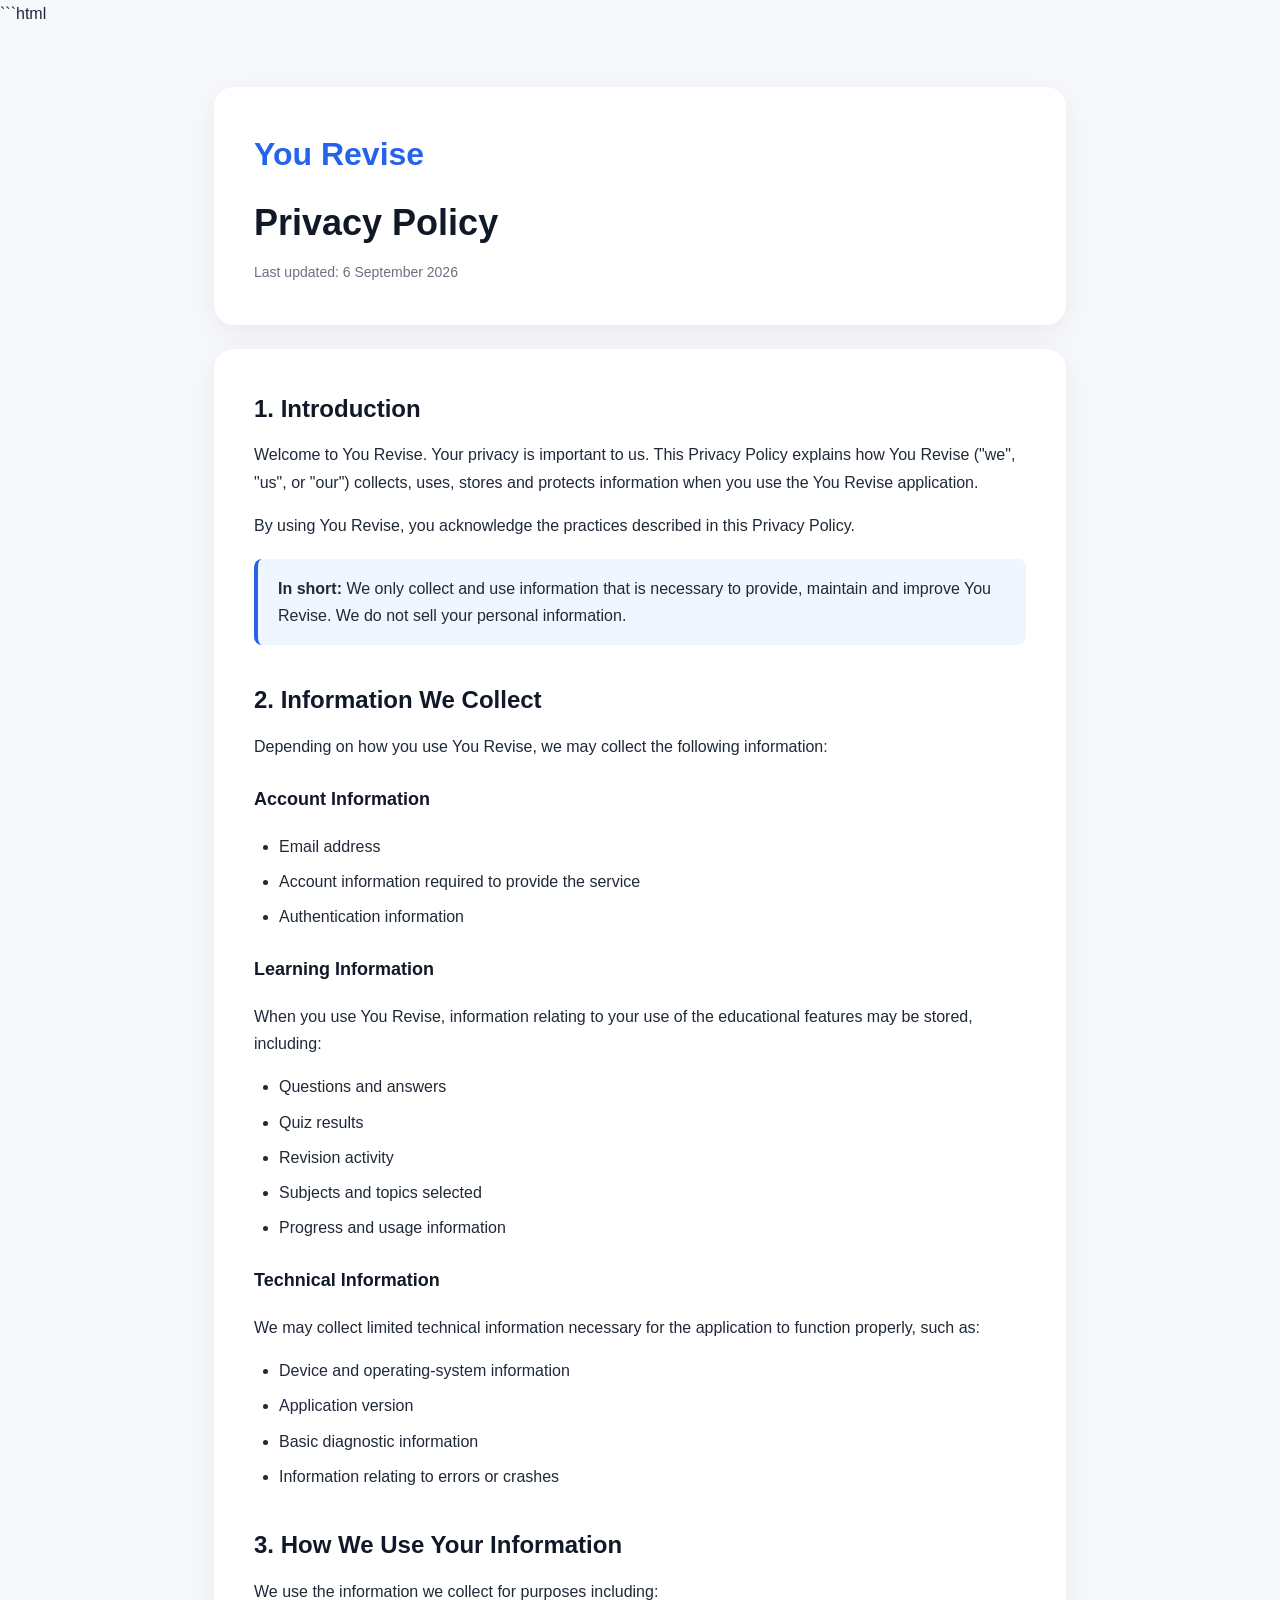
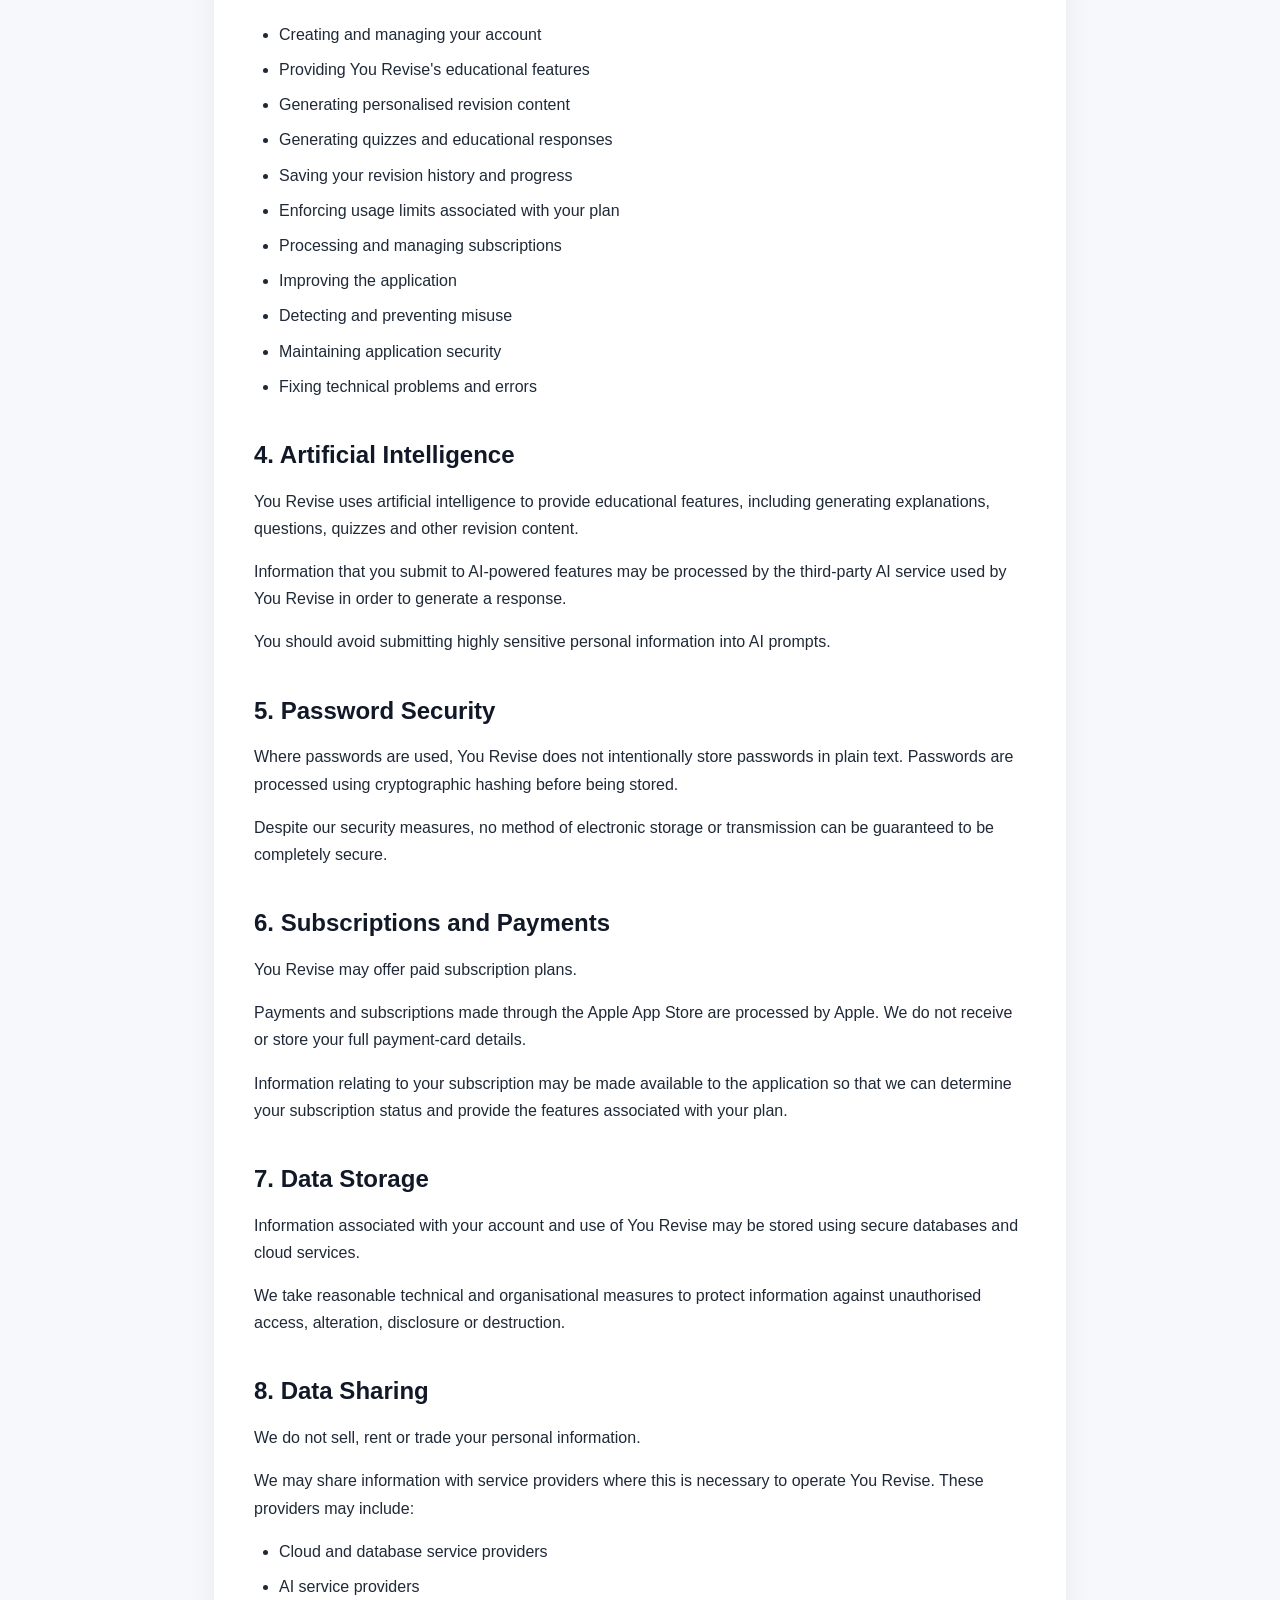
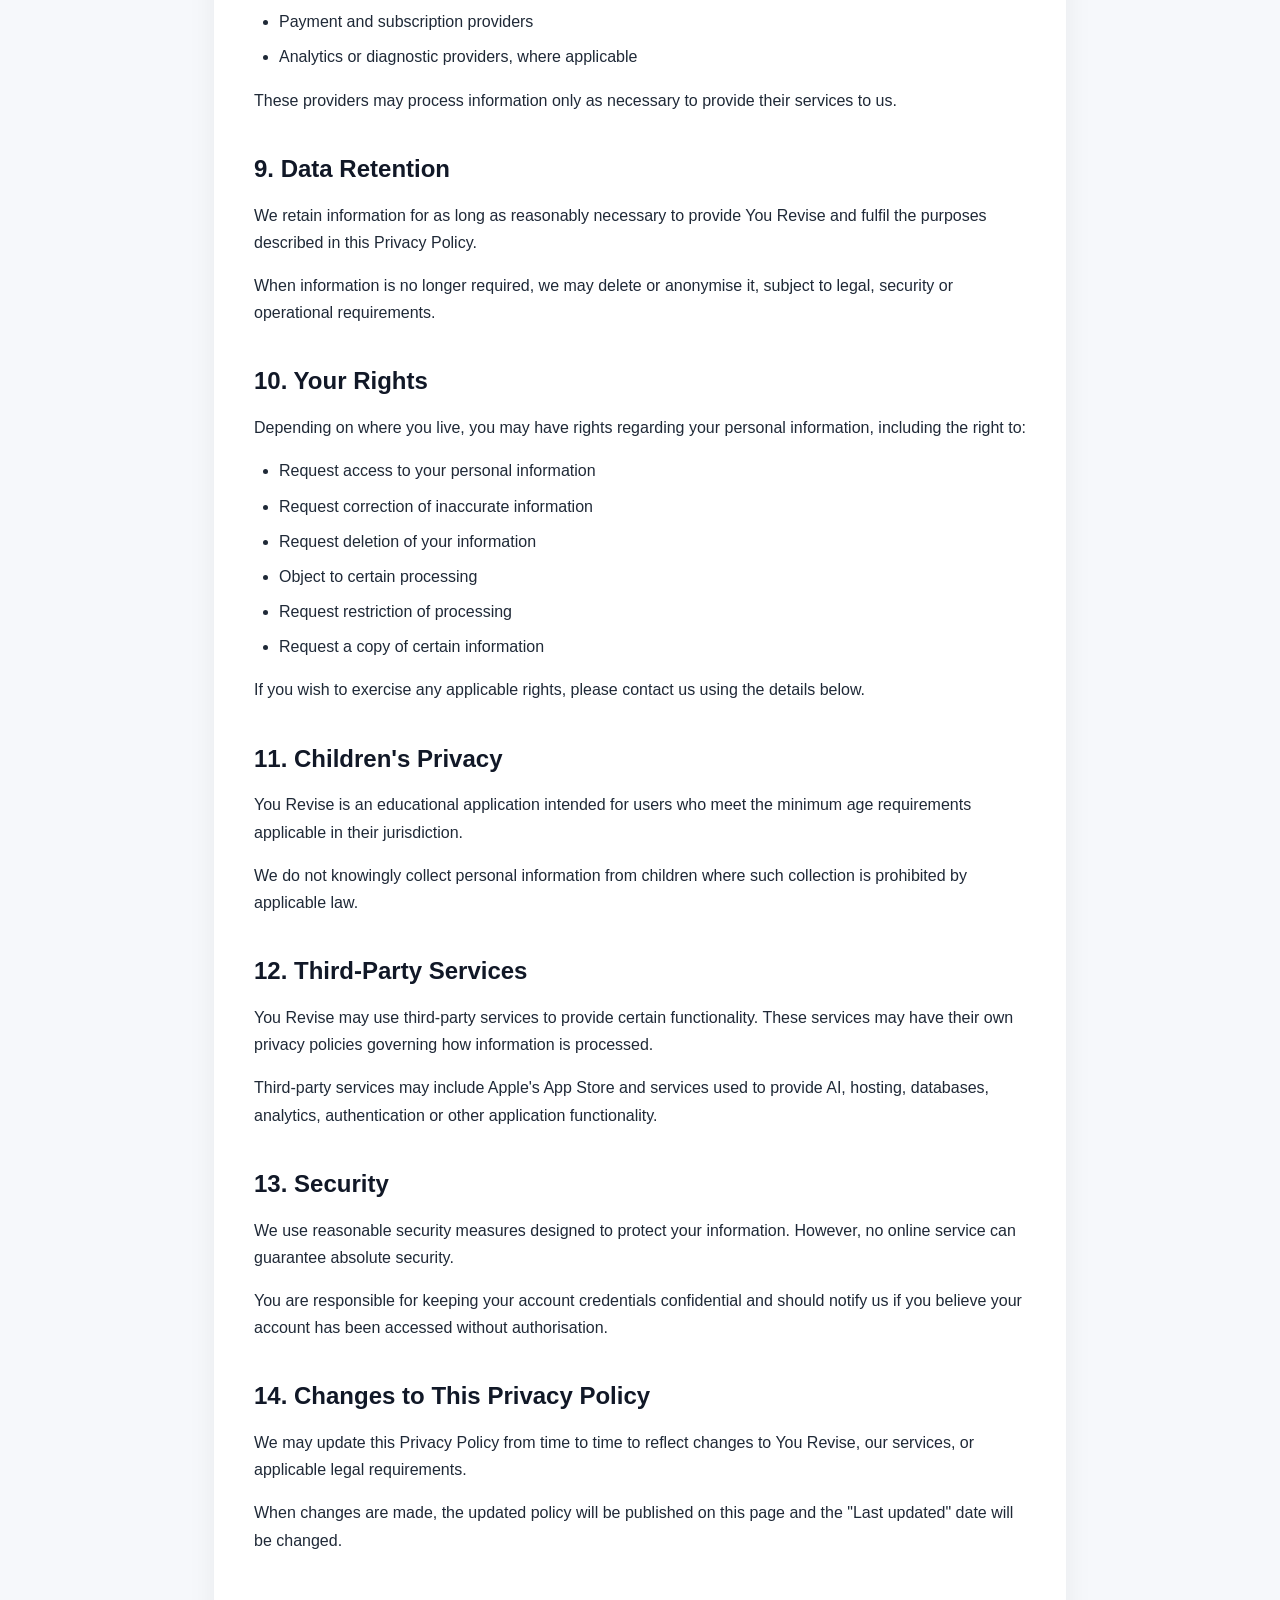
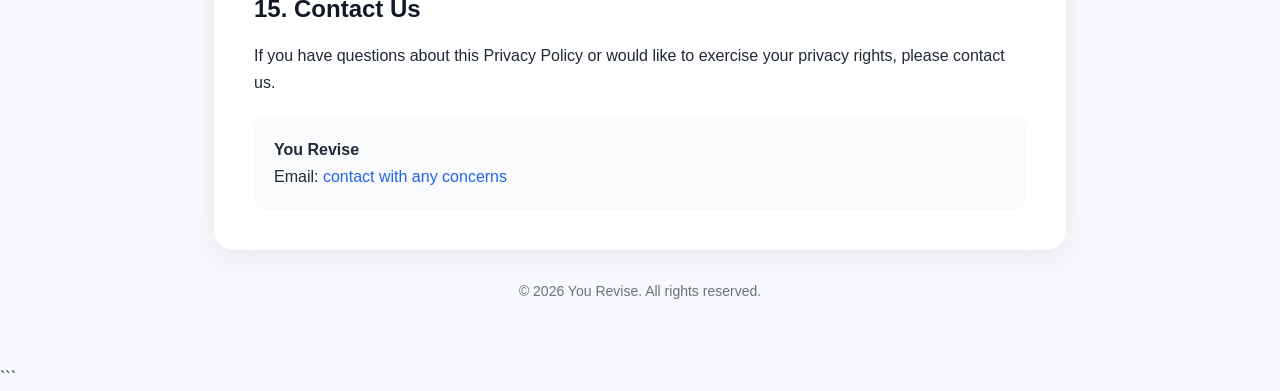
==== index.html @ 64b4cf62 "Add files via upload" ====
```html
<!DOCTYPE html>
<html lang="en">
<head>
    <meta charset="UTF-8">
    <meta name="viewport" content="width=device-width, initial-scale=1.0">

    <title>You Revise — Privacy Policy</title>

    <style>
        * {
            box-sizing: border-box;
        }

        body {
            margin: 0;
            font-family: -apple-system, BlinkMacSystemFont, "Segoe UI",
                         Roboto, Helvetica, Arial, sans-serif;
            background: #f6f8fb;
            color: #1f2937;
            line-height: 1.7;
        }

        .container {
            max-width: 900px;
            margin: 0 auto;
            padding: 60px 24px;
        }

        .header {
            background: #ffffff;
            border-radius: 20px;
            padding: 40px;
            margin-bottom: 24px;
            box-shadow: 0 8px 30px rgba(0, 0, 0, 0.06);
        }

        .logo {
            font-size: 32px;
            font-weight: 800;
            color: #2563eb;
            margin-bottom: 10px;
        }

        .header h1 {
            margin: 0 0 8px;
            font-size: 36px;
            color: #111827;
        }

        .updated {
            color: #6b7280;
            font-size: 14px;
        }

        .content {
            background: #ffffff;
            border-radius: 20px;
            padding: 40px;
            box-shadow: 0 8px 30px rgba(0, 0, 0, 0.06);
        }

        h2 {
            margin-top: 35px;
            margin-bottom: 12px;
            font-size: 24px;
            color: #111827;
        }

        h2:first-child {
            margin-top: 0;
        }

        h3 {
            font-size: 18px;
            color: #111827;
            margin-top: 24px;
        }

        p {
            margin: 10px 0 16px;
        }

        ul {
            padding-left: 25px;
        }

        li {
            margin-bottom: 8px;
        }

        .highlight {
            background: #eff6ff;
            border-left: 4px solid #2563eb;
            padding: 16px 20px;
            border-radius: 8px;
            margin: 20px 0;
        }

        .contact {
            background: #f9fafb;
            border-radius: 12px;
            padding: 20px;
            margin-top: 20px;
        }

        a {
            color: #2563eb;
            text-decoration: none;
        }

        a:hover {
            text-decoration: underline;
        }

        .footer {
            text-align: center;
            color: #6b7280;
            font-size: 14px;
            margin-top: 30px;
        }

        @media (max-width: 600px) {
            .container {
                padding: 30px 15px;
            }

            .header,
            .content {
                padding: 25px 20px;
                border-radius: 15px;
            }

            .header h1 {
                font-size: 28px;
            }

            .logo {
                font-size: 27px;
            }

            h2 {
                font-size: 21px;
            }
        }
    </style>
</head>

<body>

<div class="container">

    <header class="header">
        <div class="logo">You Revise</div>

        <h1>Privacy Policy</h1>

        <div class="updated">
            Last updated: 6 September 2026
        </div>
    </header>

    <main class="content">

        <h2>1. Introduction</h2>

        <p>
            Welcome to You Revise. Your privacy is important to us. This
            Privacy Policy explains how You Revise ("we", "us", or "our")
            collects, uses, stores and protects information when you use
            the You Revise application.
        </p>

        <p>
            By using You Revise, you acknowledge the practices described
            in this Privacy Policy.
        </p>

        <div class="highlight">
            <strong>In short:</strong> We only collect and use information
            that is necessary to provide, maintain and improve You Revise.
            We do not sell your personal information.
        </div>


        <h2>2. Information We Collect</h2>

        <p>
            Depending on how you use You Revise, we may collect the
            following information:
        </p>

        <h3>Account Information</h3>

        <ul>
            <li>Email address</li>
            <li>Account information required to provide the service</li>
            <li>Authentication information</li>
        </ul>

        <h3>Learning Information</h3>

        <p>
            When you use You Revise, information relating to your use of
            the educational features may be stored, including:
        </p>

        <ul>
            <li>Questions and answers</li>
            <li>Quiz results</li>
            <li>Revision activity</li>
            <li>Subjects and topics selected</li>
            <li>Progress and usage information</li>
        </ul>

        <h3>Technical Information</h3>

        <p>
            We may collect limited technical information necessary for
            the application to function properly, such as:
        </p>

        <ul>
            <li>Device and operating-system information</li>
            <li>Application version</li>
            <li>Basic diagnostic information</li>
            <li>Information relating to errors or crashes</li>
        </ul>


        <h2>3. How We Use Your Information</h2>

        <p>
            We use the information we collect for purposes including:
        </p>

        <ul>
            <li>Creating and managing your account</li>
            <li>Providing You Revise's educational features</li>
            <li>Generating personalised revision content</li>
            <li>Generating quizzes and educational responses</li>
            <li>Saving your revision history and progress</li>
            <li>Enforcing usage limits associated with your plan</li>
            <li>Processing and managing subscriptions</li>
            <li>Improving the application</li>
            <li>Detecting and preventing misuse</li>
            <li>Maintaining application security</li>
            <li>Fixing technical problems and errors</li>
        </ul>


        <h2>4. Artificial Intelligence</h2>

        <p>
            You Revise uses artificial intelligence to provide educational
            features, including generating explanations, questions,
            quizzes and other revision content.
        </p>

        <p>
            Information that you submit to AI-powered features may be
            processed by the third-party AI service used by You Revise
            in order to generate a response.
        </p>

        <p>
            You should avoid submitting highly sensitive personal
            information into AI prompts.
        </p>


        <h2>5. Password Security</h2>

        <p>
            Where passwords are used, You Revise does not intentionally
            store passwords in plain text. Passwords are processed using
            cryptographic hashing before being stored.
        </p>

        <p>
            Despite our security measures, no method of electronic
            storage or transmission can be guaranteed to be completely
            secure.
        </p>


        <h2>6. Subscriptions and Payments</h2>

        <p>
            You Revise may offer paid subscription plans.
        </p>

        <p>
            Payments and subscriptions made through the Apple App Store
            are processed by Apple. We do not receive or store your full
            payment-card details.
        </p>

        <p>
            Information relating to your subscription may be made
            available to the application so that we can determine your
            subscription status and provide the features associated with
            your plan.
        </p>


        <h2>7. Data Storage</h2>

        <p>
            Information associated with your account and use of You Revise
            may be stored using secure databases and cloud services.
        </p>

        <p>
            We take reasonable technical and organisational measures to
            protect information against unauthorised access, alteration,
            disclosure or destruction.
        </p>


        <h2>8. Data Sharing</h2>

        <p>
            We do not sell, rent or trade your personal information.
        </p>

        <p>
            We may share information with service providers where this
            is necessary to operate You Revise. These providers may
            include:
        </p>

        <ul>
            <li>Cloud and database service providers</li>
            <li>AI service providers</li>
            <li>Payment and subscription providers</li>
            <li>Analytics or diagnostic providers, where applicable</li>
        </ul>

        <p>
            These providers may process information only as necessary
            to provide their services to us.
        </p>


        <h2>9. Data Retention</h2>

        <p>
            We retain information for as long as reasonably necessary to
            provide You Revise and fulfil the purposes described in this
            Privacy Policy.
        </p>

        <p>
            When information is no longer required, we may delete or
            anonymise it, subject to legal, security or operational
            requirements.
        </p>


        <h2>10. Your Rights</h2>

        <p>
            Depending on where you live, you may have rights regarding
            your personal information, including the right to:
        </p>

        <ul>
            <li>Request access to your personal information</li>
            <li>Request correction of inaccurate information</li>
            <li>Request deletion of your information</li>
            <li>Object to certain processing</li>
            <li>Request restriction of processing</li>
            <li>Request a copy of certain information</li>
        </ul>

        <p>
            If you wish to exercise any applicable rights, please contact
            us using the details below.
        </p>


        <h2>11. Children's Privacy</h2>

        <p>
            You Revise is an educational application intended for users
            who meet the minimum age requirements applicable in their
            jurisdiction.
        </p>

        <p>
            We do not knowingly collect personal information from children
            where such collection is prohibited by applicable law.
        </p>


        <h2>12. Third-Party Services</h2>

        <p>
            You Revise may use third-party services to provide certain
            functionality. These services may have their own privacy
            policies governing how information is processed.
        </p>

        <p>
            Third-party services may include Apple's App Store and
            services used to provide AI, hosting, databases, analytics,
            authentication or other application functionality.
        </p>


        <h2>13. Security</h2>

        <p>
            We use reasonable security measures designed to protect your
            information. However, no online service can guarantee
            absolute security.
        </p>

        <p>
            You are responsible for keeping your account credentials
            confidential and should notify us if you believe your account
            has been accessed without authorisation.
        </p>


        <h2>14. Changes to This Privacy Policy</h2>

        <p>
            We may update this Privacy Policy from time to time to reflect
            changes to You Revise, our services, or applicable legal
            requirements.
        </p>

        <p>
            When changes are made, the updated policy will be published
            on this page and the "Last updated" date will be changed.
        </p>


        <h2>15. Contact Us</h2>

        <p>
            If you have questions about this Privacy Policy or would like
            to exercise your privacy rights, please contact us.
        </p>

        <div class="contact">
            <strong>You Revise</strong><br>
            Email:
            <a href="Billyclark061107@gmail.com">
                contact with any concerns
            </a>
        </div>

    </main>

    <div class="footer">
        © 2026 You Revise. All rights reserved.
    </div>

</div>

</body>
</html>
```
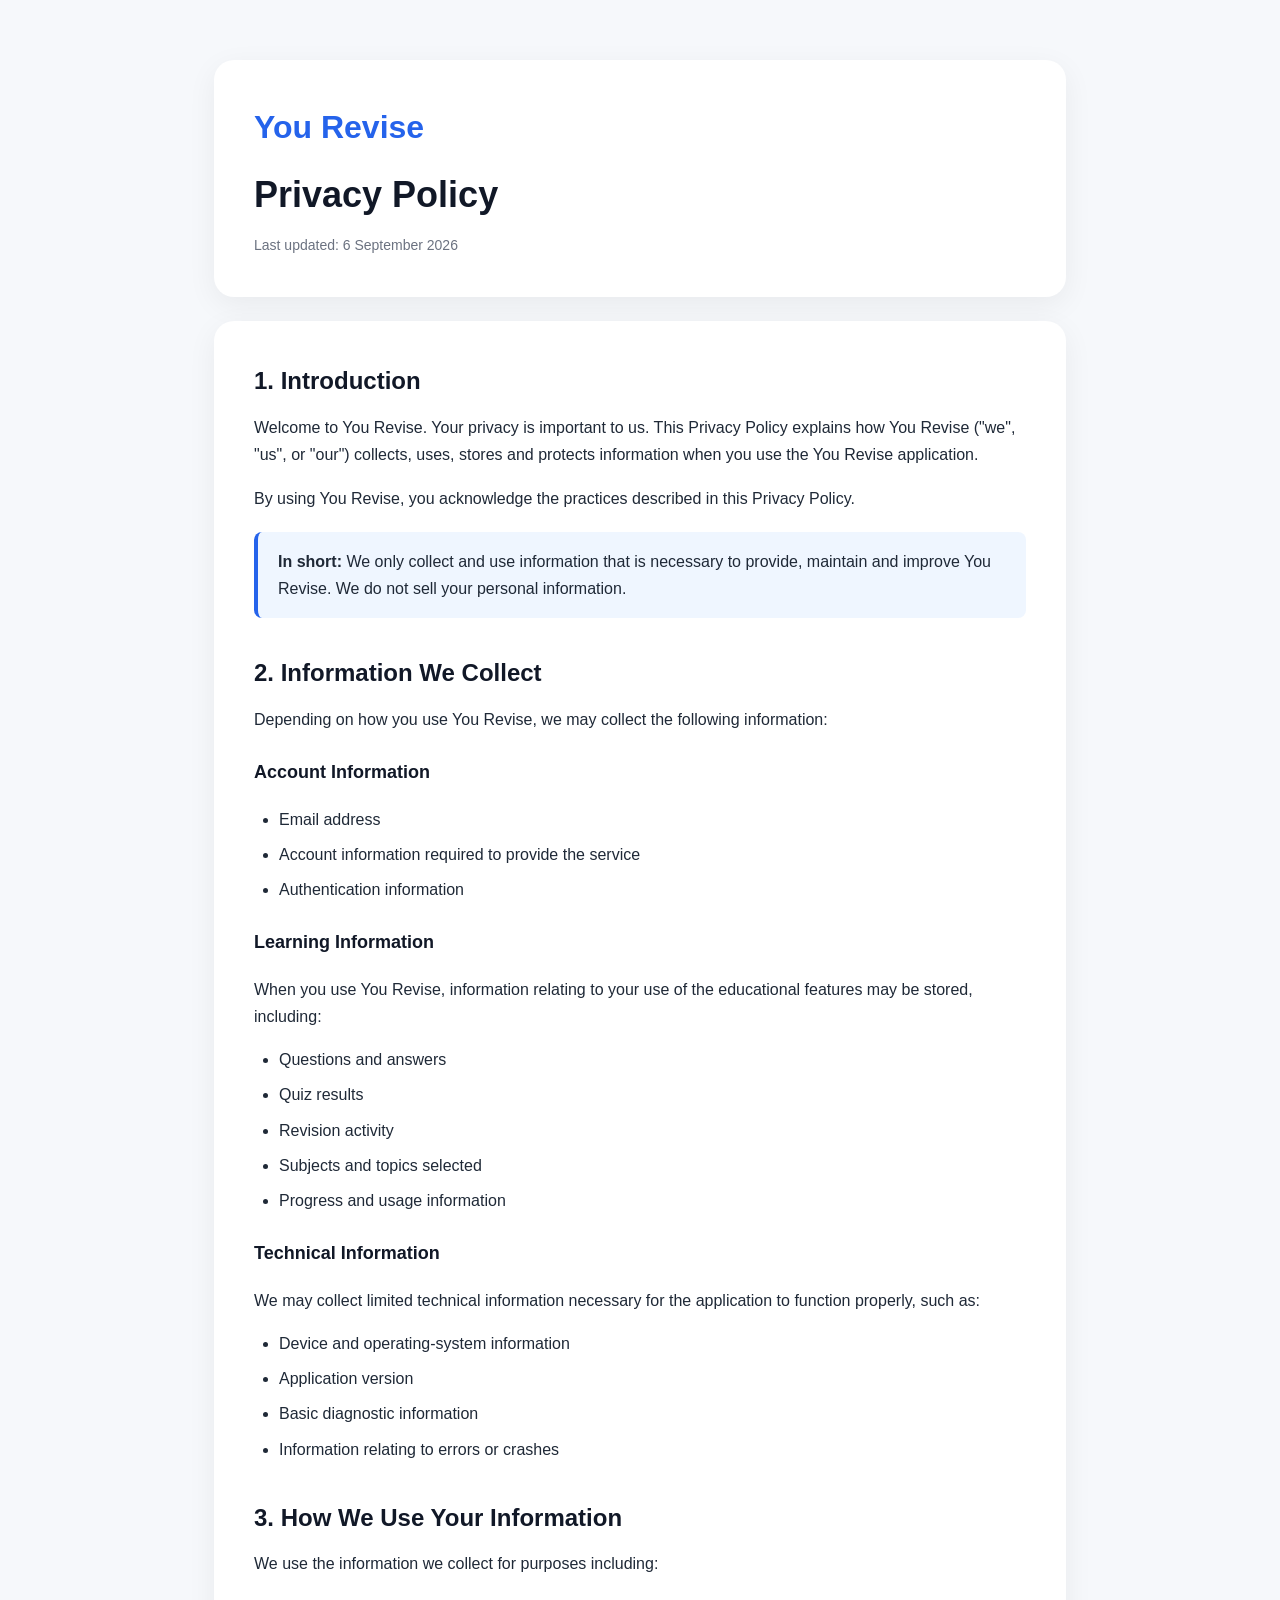
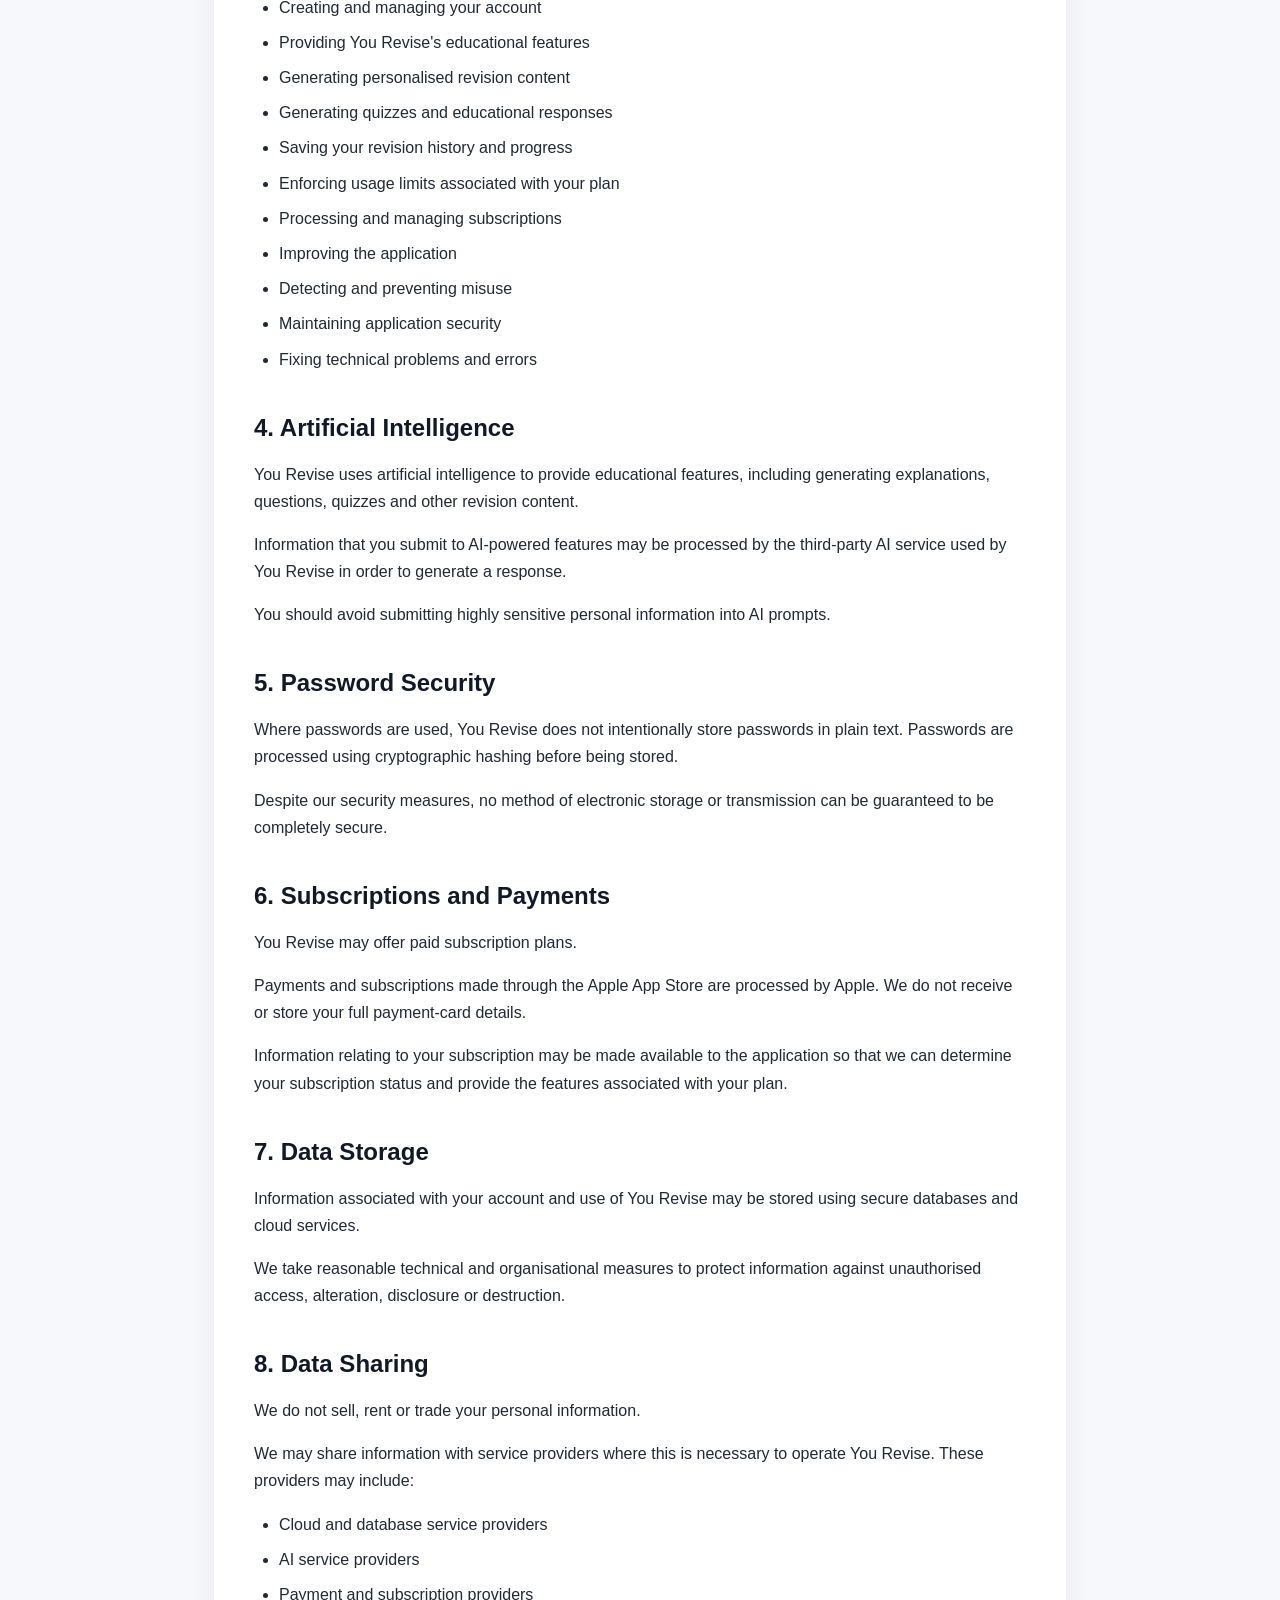
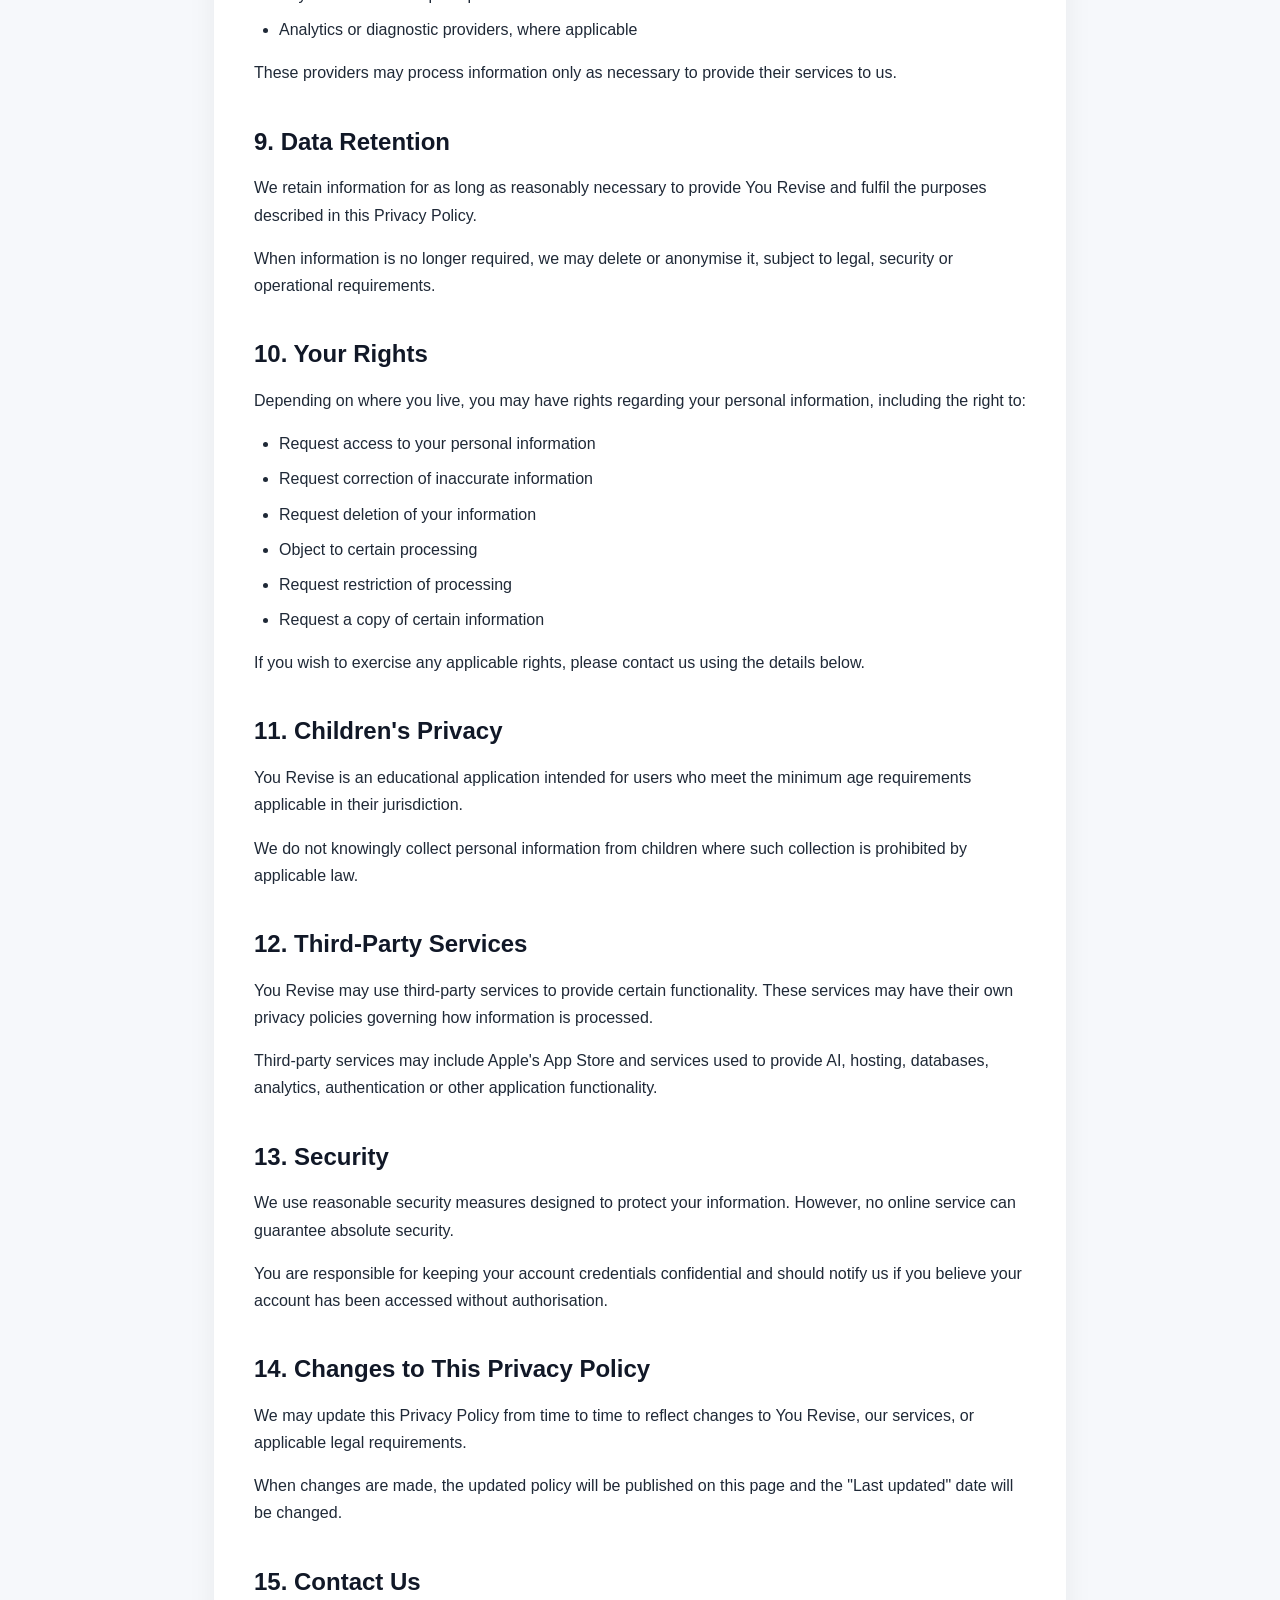
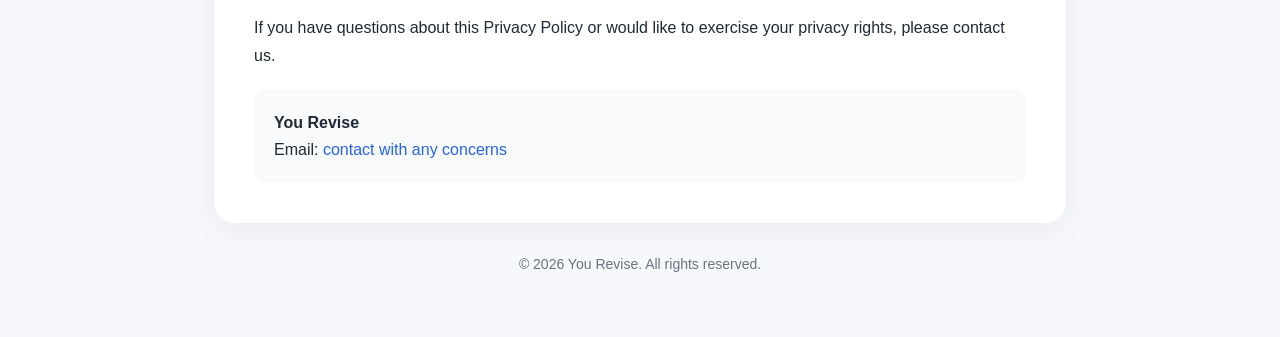
==== commit db014dfa: "Update index.html" ====
--- a/index.html
+++ b/index.html
@@ -1,4 +1,3 @@
-```html
 <!DOCTYPE html>
 <html lang="en">
 <head>
@@ -463,4 +462,3 @@
 
 </body>
 </html>
-```
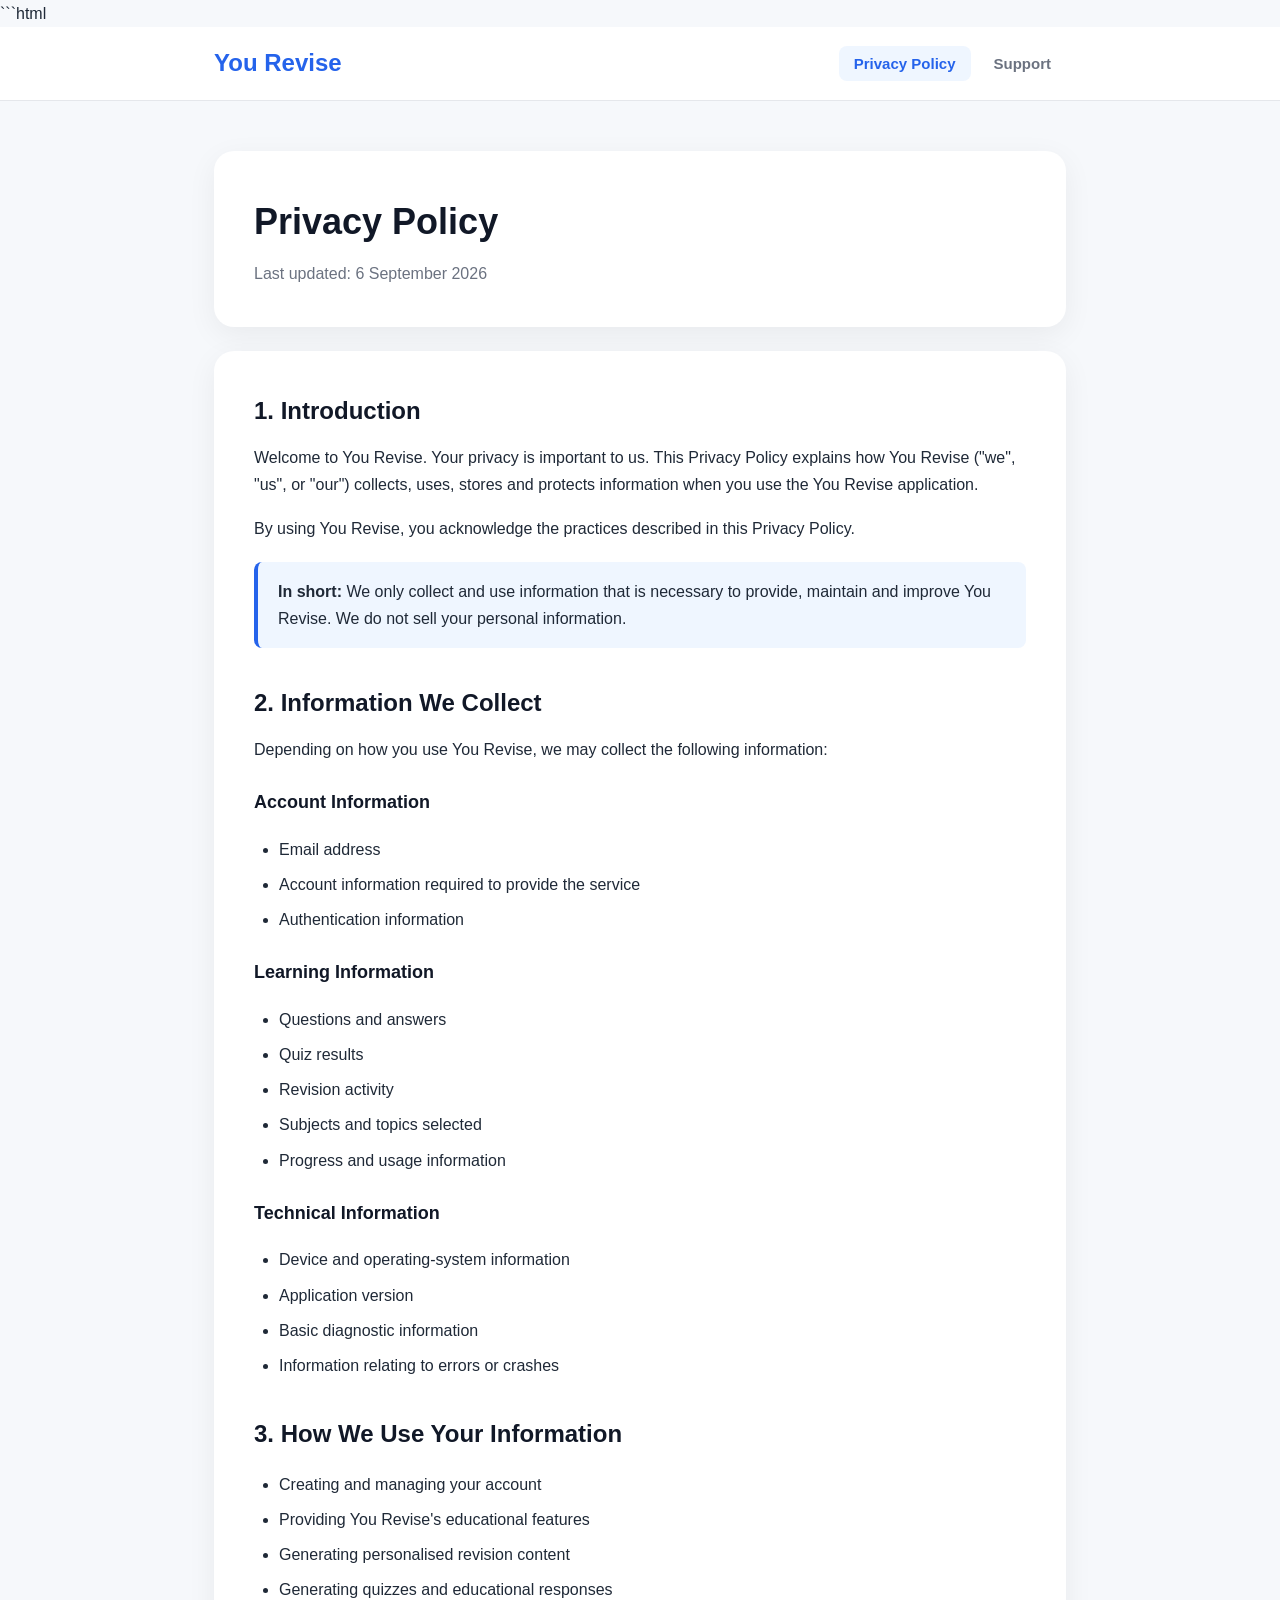
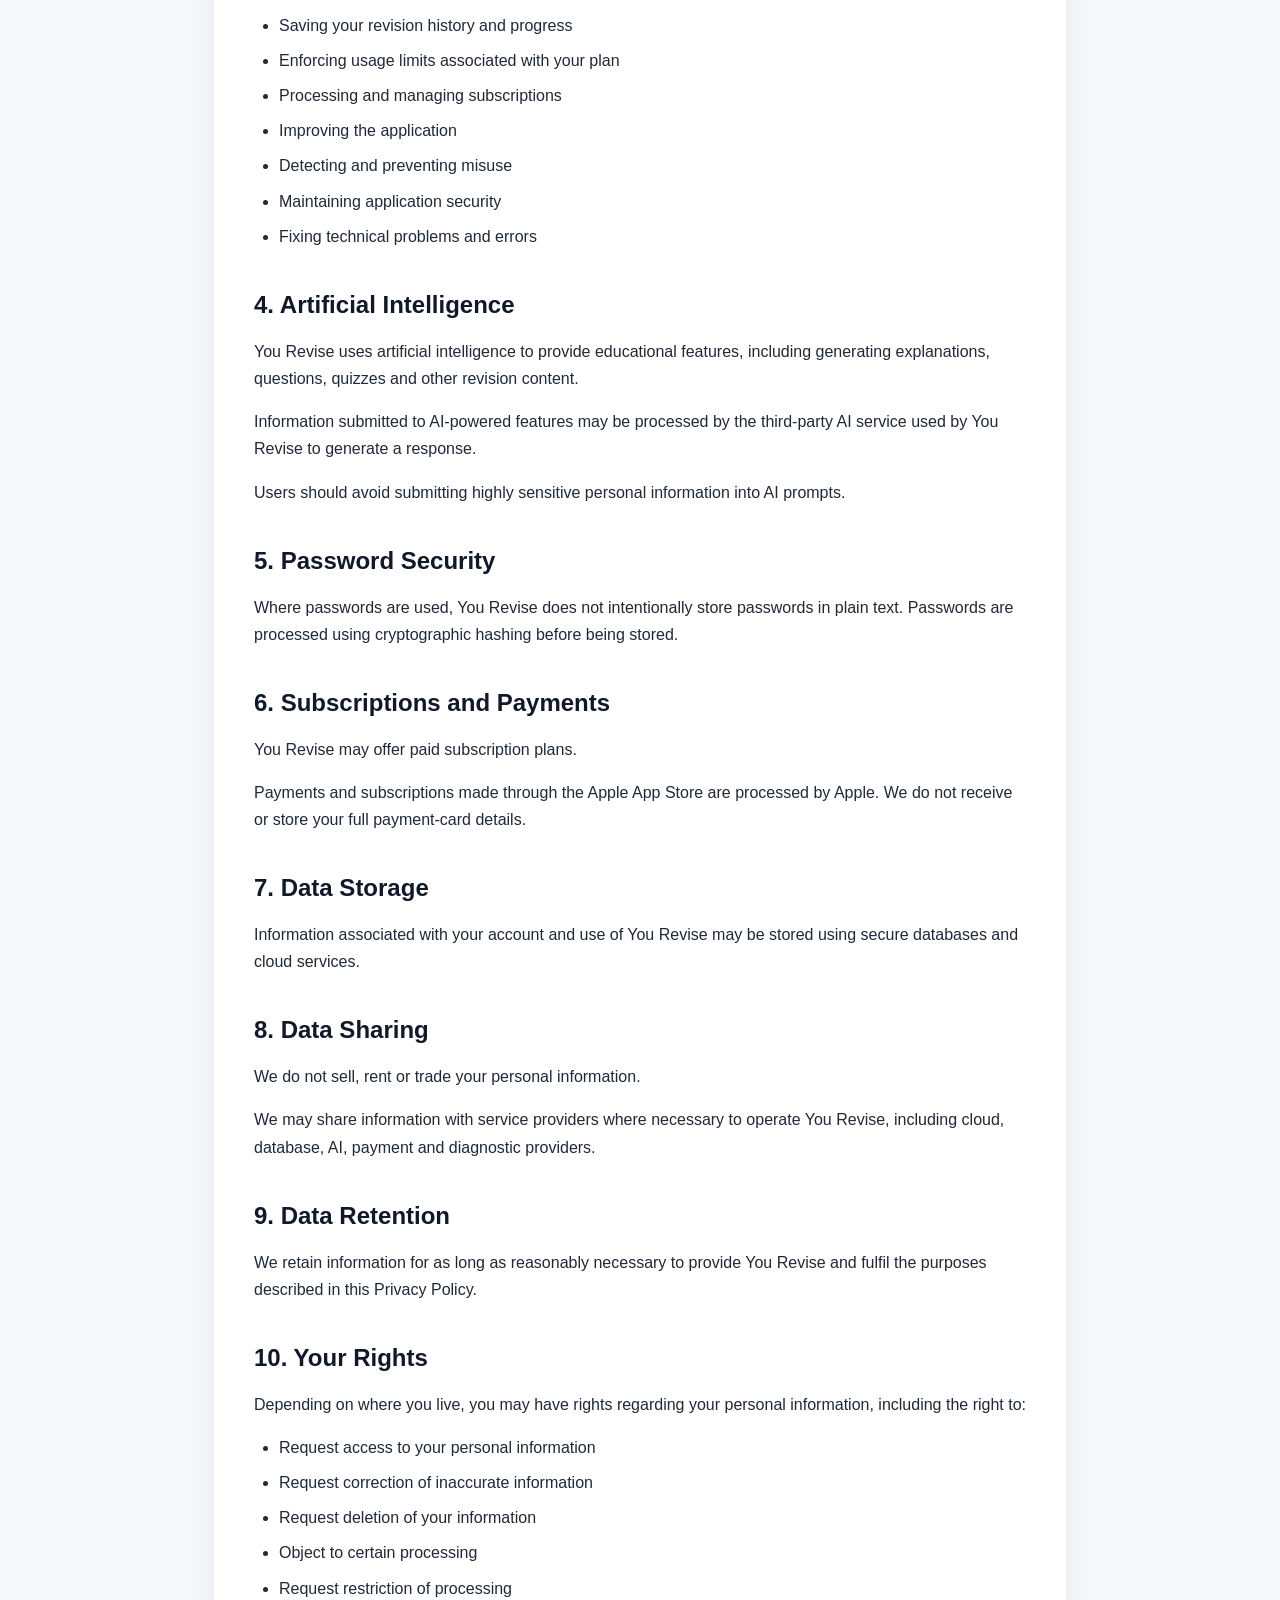
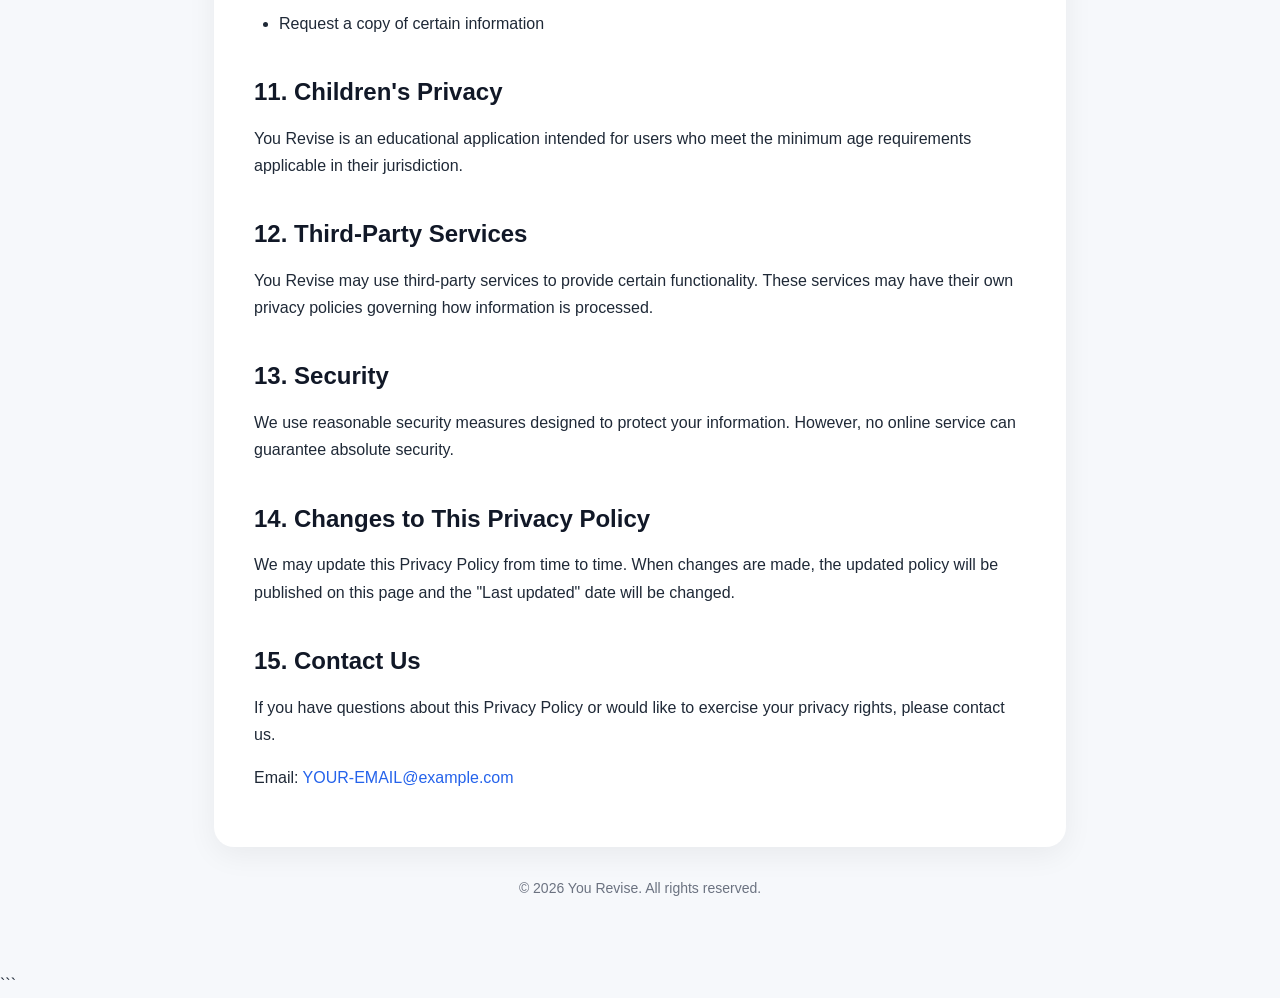
==== commit ba3c7d0a: "Update index.html" ====
--- a/index.html
+++ b/index.html
@@ -1,10 +1,11 @@
+```html
 <!DOCTYPE html>
 <html lang="en">
 <head>
     <meta charset="UTF-8">
     <meta name="viewport" content="width=device-width, initial-scale=1.0">
 
-    <title>You Revise — Privacy Policy</title>
+    <title>You Revise — Privacy & Support</title>
 
     <style>
         * {
@@ -20,10 +21,62 @@
             line-height: 1.7;
         }
 
+        /* Navigation */
+
+        nav {
+            background: #ffffff;
+            border-bottom: 1px solid #e5e7eb;
+            position: sticky;
+            top: 0;
+            z-index: 100;
+        }
+
+        .nav-container {
+            max-width: 900px;
+            margin: auto;
+            padding: 16px 24px;
+            display: flex;
+            align-items: center;
+            justify-content: space-between;
+        }
+
+        .logo {
+            font-size: 24px;
+            font-weight: 800;
+            color: #2563eb;
+        }
+
+        .nav-links {
+            display: flex;
+            gap: 8px;
+        }
+
+        .nav-links button {
+            border: none;
+            background: transparent;
+            padding: 9px 15px;
+            border-radius: 8px;
+            font-size: 15px;
+            font-weight: 600;
+            color: #6b7280;
+            cursor: pointer;
+        }
+
+        .nav-links button:hover {
+            background: #f3f4f6;
+        }
+
+        .nav-links button.active {
+            background: #eff6ff;
+            color: #2563eb;
+        }
+
+        /* Main */
+
         .container {
             max-width: 900px;
             margin: 0 auto;
-            padding: 60px 24px;
+            padding: 50px 24px;
         }
 
         .header {
@@ -34,22 +87,15 @@
             box-shadow: 0 8px 30px rgba(0, 0, 0, 0.06);
         }
 
-        .logo {
-            font-size: 32px;
-            font-weight: 800;
-            color: #2563eb;
-            margin-bottom: 10px;
-        }
-
         .header h1 {
             margin: 0 0 8px;
             font-size: 36px;
             color: #111827;
         }
 
-        .updated {
+        .header p {
+            margin: 0;
             color: #6b7280;
-            font-size: 14px;
         }
 
         .content {
@@ -57,6 +103,14 @@
             border-radius: 20px;
             padding: 40px;
             box-shadow: 0 8px 30px rgba(0, 0, 0, 0.06);
+        }
+
+        .page {
+            display: none;
+        }
+
+        .page.active {
+            display: block;
         }
 
         h2 {
@@ -96,11 +150,62 @@
             margin: 20px 0;
         }
 
-        .contact {
+        /* Support */
+
+        .support-intro {
+            font-size: 17px;
+            color: #4b5563;
+            margin-bottom: 30px;
+        }
+
+        .support-card {
             background: #f9fafb;
-            border-radius: 12px;
-            padding: 20px;
-            margin-top: 20px;
+            border: 1px solid #e5e7eb;
+            border-radius: 14px;
+            padding: 24px;
+            margin-bottom: 16px;
+        }
+
+        .support-card h3 {
+            margin-top: 0;
+            margin-bottom: 8px;
+        }
+
+        .support-card p {
+            margin-bottom: 12px;
+            color: #4b5563;
+        }
+
+        .support-button {
+            display: inline-block;
+            background: #2563eb;
+            color: white;
+            padding: 11px 18px;
+            border-radius: 9px;
+            font-weight: 600;
+            text-decoration: none;
+        }
+
+        .support-button:hover {
+            background: #1d4ed8;
+            text-decoration: none;
+        }
+
+        .faq {
+            border-top: 1px solid #e5e7eb;
+            padding: 18px 0;
+        }
+
+        .faq:first-child {
+            border-top: none;
+        }
+
+        .faq h3 {
+            margin: 0 0 6px;
+        }
+
+        .faq p {
+            margin: 0;
         }
 
         a {
@@ -117,9 +222,23 @@
             color: #6b7280;
             font-size: 14px;
             margin-top: 30px;
+            padding-bottom: 20px;
         }
 
         @media (max-width: 600px) {
+            .nav-container {
+                padding: 13px 16px;
+            }
+
+            .logo {
+                font-size: 20px;
+            }
+
+            .nav-links button {
+                padding: 8px 10px;
+                font-size: 14px;
+            }
+
             .container {
                 padding: 30px 15px;
             }
@@ -134,10 +253,6 @@
                 font-size: 28px;
             }
 
-            .logo {
-                font-size: 27px;
-            }
-
             h2 {
                 font-size: 21px;
             }
@@ -147,312 +262,405 @@
 
 <body>
 
+<!-- Navigation -->
+
+<nav>
+    <div class="nav-container">
+
+        <div class="logo">
+            You Revise
+        </div>
+
+        <div class="nav-links">
+            <button
+                id="privacyTab"
+                class="active"
+                onclick="showPage('privacy')">
+                Privacy Policy
+            </button>
+
+            <button
+                id="supportTab"
+                onclick="showPage('support')">
+                Support
+            </button>
+        </div>
+
+    </div>
+</nav>
+
+
 <div class="container">
 
-    <header class="header">
-        <div class="logo">You Revise</div>
-
-        <h1>Privacy Policy</h1>
-
-        <div class="updated">
-            Last updated: 6 September 2026
+    <!-- PRIVACY POLICY -->
+
+    <section id="privacy" class="page active">
+
+        <div class="header">
+
+            <h1>Privacy Policy</h1>
+
+            <p>
+                Last updated: 6 September 2026
+            </p>
+
         </div>
-    </header>
-
-    <main class="content">
-
-        <h2>1. Introduction</h2>
-
-        <p>
-            Welcome to You Revise. Your privacy is important to us. This
-            Privacy Policy explains how You Revise ("we", "us", or "our")
-            collects, uses, stores and protects information when you use
-            the You Revise application.
-        </p>
-
-        <p>
-            By using You Revise, you acknowledge the practices described
-            in this Privacy Policy.
-        </p>
-
-        <div class="highlight">
-            <strong>In short:</strong> We only collect and use information
-            that is necessary to provide, maintain and improve You Revise.
-            We do not sell your personal information.
+
+        <div class="content">
+
+            <h2>1. Introduction</h2>
+
+            <p>
+                Welcome to You Revise. Your privacy is important to us.
+                This Privacy Policy explains how You Revise ("we", "us",
+                or "our") collects, uses, stores and protects information
+                when you use the You Revise application.
+            </p>
+
+            <p>
+                By using You Revise, you acknowledge the practices
+                described in this Privacy Policy.
+            </p>
+
+            <div class="highlight">
+                <strong>In short:</strong> We only collect and use
+                information that is necessary to provide, maintain and
+                improve You Revise. We do not sell your personal information.
+            </div>
+
+
+            <h2>2. Information We Collect</h2>
+
+            <p>
+                Depending on how you use You Revise, we may collect the
+                following information:
+            </p>
+
+            <h3>Account Information</h3>
+
+            <ul>
+                <li>Email address</li>
+                <li>Account information required to provide the service</li>
+                <li>Authentication information</li>
+            </ul>
+
+            <h3>Learning Information</h3>
+
+            <ul>
+                <li>Questions and answers</li>
+                <li>Quiz results</li>
+                <li>Revision activity</li>
+                <li>Subjects and topics selected</li>
+                <li>Progress and usage information</li>
+            </ul>
+
+            <h3>Technical Information</h3>
+
+            <ul>
+                <li>Device and operating-system information</li>
+                <li>Application version</li>
+                <li>Basic diagnostic information</li>
+                <li>Information relating to errors or crashes</li>
+            </ul>
+
+
+            <h2>3. How We Use Your Information</h2>
+
+            <ul>
+                <li>Creating and managing your account</li>
+                <li>Providing You Revise's educational features</li>
+                <li>Generating personalised revision content</li>
+                <li>Generating quizzes and educational responses</li>
+                <li>Saving your revision history and progress</li>
+                <li>Enforcing usage limits associated with your plan</li>
+                <li>Processing and managing subscriptions</li>
+                <li>Improving the application</li>
+                <li>Detecting and preventing misuse</li>
+                <li>Maintaining application security</li>
+                <li>Fixing technical problems and errors</li>
+            </ul>
+
+
+            <h2>4. Artificial Intelligence</h2>
+
+            <p>
+                You Revise uses artificial intelligence to provide
+                educational features, including generating explanations,
+                questions, quizzes and other revision content.
+            </p>
+
+            <p>
+                Information submitted to AI-powered features may be
+                processed by the third-party AI service used by You Revise
+                to generate a response.
+            </p>
+
+            <p>
+                Users should avoid submitting highly sensitive personal
+                information into AI prompts.
+            </p>
+
+
+            <h2>5. Password Security</h2>
+
+            <p>
+                Where passwords are used, You Revise does not intentionally
+                store passwords in plain text. Passwords are processed
+                using cryptographic hashing before being stored.
+            </p>
+
+
+            <h2>6. Subscriptions and Payments</h2>
+
+            <p>
+                You Revise may offer paid subscription plans.
+            </p>
+
+            <p>
+                Payments and subscriptions made through the Apple App Store
+                are processed by Apple. We do not receive or store your
+                full payment-card details.
+            </p>
+
+
+            <h2>7. Data Storage</h2>
+
+            <p>
+                Information associated with your account and use of
+                You Revise may be stored using secure databases and
+                cloud services.
+            </p>
+
+
+            <h2>8. Data Sharing</h2>
+
+            <p>
+                We do not sell, rent or trade your personal information.
+            </p>
+
+            <p>
+                We may share information with service providers where
+                necessary to operate You Revise, including cloud,
+                database, AI, payment and diagnostic providers.
+            </p>
+
+
+            <h2>9. Data Retention</h2>
+
+            <p>
+                We retain information for as long as reasonably necessary
+                to provide You Revise and fulfil the purposes described
+                in this Privacy Policy.
+            </p>
+
+
+            <h2>10. Your Rights</h2>
+
+            <p>
+                Depending on where you live, you may have rights regarding
+                your personal information, including the right to:
+            </p>
+
+            <ul>
+                <li>Request access to your personal information</li>
+                <li>Request correction of inaccurate information</li>
+                <li>Request deletion of your information</li>
+                <li>Object to certain processing</li>
+                <li>Request restriction of processing</li>
+                <li>Request a copy of certain information</li>
+            </ul>
+
+
+            <h2>11. Children's Privacy</h2>
+
+            <p>
+                You Revise is an educational application intended for
+                users who meet the minimum age requirements applicable
+                in their jurisdiction.
+            </p>
+
+
+            <h2>12. Third-Party Services</h2>
+
+            <p>
+                You Revise may use third-party services to provide
+                certain functionality. These services may have their
+                own privacy policies governing how information is processed.
+            </p>
+
+
+            <h2>13. Security</h2>
+
+            <p>
+                We use reasonable security measures designed to protect
+                your information. However, no online service can guarantee
+                absolute security.
+            </p>
+
+
+            <h2>14. Changes to This Privacy Policy</h2>
+
+            <p>
+                We may update this Privacy Policy from time to time.
+                When changes are made, the updated policy will be
+                published on this page and the "Last updated" date
+                will be changed.
+            </p>
+
+
+            <h2>15. Contact Us</h2>
+
+            <p>
+                If you have questions about this Privacy Policy or would
+                like to exercise your privacy rights, please contact us.
+            </p>
+
+            <p>
+                Email:
+                <a href="mailto:YOUR-EMAIL@example.com">
+                    YOUR-EMAIL@example.com
+                </a>
+            </p>
+
         </div>
 
-
-        <h2>2. Information We Collect</h2>
-
-        <p>
-            Depending on how you use You Revise, we may collect the
-            following information:
-        </p>
-
-        <h3>Account Information</h3>
-
-        <ul>
-            <li>Email address</li>
-            <li>Account information required to provide the service</li>
-            <li>Authentication information</li>
-        </ul>
-
-        <h3>Learning Information</h3>
-
-        <p>
-            When you use You Revise, information relating to your use of
-            the educational features may be stored, including:
-        </p>
-
-        <ul>
-            <li>Questions and answers</li>
-            <li>Quiz results</li>
-            <li>Revision activity</li>
-            <li>Subjects and topics selected</li>
-            <li>Progress and usage information</li>
-        </ul>
-
-        <h3>Technical Information</h3>
-
-        <p>
-            We may collect limited technical information necessary for
-            the application to function properly, such as:
-        </p>
-
-        <ul>
-            <li>Device and operating-system information</li>
-            <li>Application version</li>
-            <li>Basic diagnostic information</li>
-            <li>Information relating to errors or crashes</li>
-        </ul>
-
-
-        <h2>3. How We Use Your Information</h2>
-
-        <p>
-            We use the information we collect for purposes including:
-        </p>
-
-        <ul>
-            <li>Creating and managing your account</li>
-            <li>Providing You Revise's educational features</li>
-            <li>Generating personalised revision content</li>
-            <li>Generating quizzes and educational responses</li>
-            <li>Saving your revision history and progress</li>
-            <li>Enforcing usage limits associated with your plan</li>
-            <li>Processing and managing subscriptions</li>
-            <li>Improving the application</li>
-            <li>Detecting and preventing misuse</li>
-            <li>Maintaining application security</li>
-            <li>Fixing technical problems and errors</li>
-        </ul>
-
-
-        <h2>4. Artificial Intelligence</h2>
-
-        <p>
-            You Revise uses artificial intelligence to provide educational
-            features, including generating explanations, questions,
-            quizzes and other revision content.
-        </p>
-
-        <p>
-            Information that you submit to AI-powered features may be
-            processed by the third-party AI service used by You Revise
-            in order to generate a response.
-        </p>
-
-        <p>
-            You should avoid submitting highly sensitive personal
-            information into AI prompts.
-        </p>
-
-
-        <h2>5. Password Security</h2>
-
-        <p>
-            Where passwords are used, You Revise does not intentionally
-            store passwords in plain text. Passwords are processed using
-            cryptographic hashing before being stored.
-        </p>
-
-        <p>
-            Despite our security measures, no method of electronic
-            storage or transmission can be guaranteed to be completely
-            secure.
-        </p>
-
-
-        <h2>6. Subscriptions and Payments</h2>
-
-        <p>
-            You Revise may offer paid subscription plans.
-        </p>
-
-        <p>
-            Payments and subscriptions made through the Apple App Store
-            are processed by Apple. We do not receive or store your full
-            payment-card details.
-        </p>
-
-        <p>
-            Information relating to your subscription may be made
-            available to the application so that we can determine your
-            subscription status and provide the features associated with
-            your plan.
-        </p>
-
-
-        <h2>7. Data Storage</h2>
-
-        <p>
-            Information associated with your account and use of You Revise
-            may be stored using secure databases and cloud services.
-        </p>
-
-        <p>
-            We take reasonable technical and organisational measures to
-            protect information against unauthorised access, alteration,
-            disclosure or destruction.
-        </p>
-
-
-        <h2>8. Data Sharing</h2>
-
-        <p>
-            We do not sell, rent or trade your personal information.
-        </p>
-
-        <p>
-            We may share information with service providers where this
-            is necessary to operate You Revise. These providers may
-            include:
-        </p>
-
-        <ul>
-            <li>Cloud and database service providers</li>
-            <li>AI service providers</li>
-            <li>Payment and subscription providers</li>
-            <li>Analytics or diagnostic providers, where applicable</li>
-        </ul>
-
-        <p>
-            These providers may process information only as necessary
-            to provide their services to us.
-        </p>
-
-
-        <h2>9. Data Retention</h2>
-
-        <p>
-            We retain information for as long as reasonably necessary to
-            provide You Revise and fulfil the purposes described in this
-            Privacy Policy.
-        </p>
-
-        <p>
-            When information is no longer required, we may delete or
-            anonymise it, subject to legal, security or operational
-            requirements.
-        </p>
-
-
-        <h2>10. Your Rights</h2>
-
-        <p>
-            Depending on where you live, you may have rights regarding
-            your personal information, including the right to:
-        </p>
-
-        <ul>
-            <li>Request access to your personal information</li>
-            <li>Request correction of inaccurate information</li>
-            <li>Request deletion of your information</li>
-            <li>Object to certain processing</li>
-            <li>Request restriction of processing</li>
-            <li>Request a copy of certain information</li>
-        </ul>
-
-        <p>
-            If you wish to exercise any applicable rights, please contact
-            us using the details below.
-        </p>
-
-
-        <h2>11. Children's Privacy</h2>
-
-        <p>
-            You Revise is an educational application intended for users
-            who meet the minimum age requirements applicable in their
-            jurisdiction.
-        </p>
-
-        <p>
-            We do not knowingly collect personal information from children
-            where such collection is prohibited by applicable law.
-        </p>
-
-
-        <h2>12. Third-Party Services</h2>
-
-        <p>
-            You Revise may use third-party services to provide certain
-            functionality. These services may have their own privacy
-            policies governing how information is processed.
-        </p>
-
-        <p>
-            Third-party services may include Apple's App Store and
-            services used to provide AI, hosting, databases, analytics,
-            authentication or other application functionality.
-        </p>
-
-
-        <h2>13. Security</h2>
-
-        <p>
-            We use reasonable security measures designed to protect your
-            information. However, no online service can guarantee
-            absolute security.
-        </p>
-
-        <p>
-            You are responsible for keeping your account credentials
-            confidential and should notify us if you believe your account
-            has been accessed without authorisation.
-        </p>
-
-
-        <h2>14. Changes to This Privacy Policy</h2>
-
-        <p>
-            We may update this Privacy Policy from time to time to reflect
-            changes to You Revise, our services, or applicable legal
-            requirements.
-        </p>
-
-        <p>
-            When changes are made, the updated policy will be published
-            on this page and the "Last updated" date will be changed.
-        </p>
-
-
-        <h2>15. Contact Us</h2>
-
-        <p>
-            If you have questions about this Privacy Policy or would like
-            to exercise your privacy rights, please contact us.
-        </p>
-
-        <div class="contact">
-            <strong>You Revise</strong><br>
-            Email:
-            <a href="Billyclark061107@gmail.com">
-                contact with any concerns
-            </a>
+    </section>
+
+
+    <!-- SUPPORT -->
+
+    <section id="support" class="page">
+
+        <div class="header">
+
+            <h1>Support</h1>
+
+            <p>
+                Need help with You Revise? We're here to help.
+            </p>
+
         </div>
 
-    </main>
+        <div class="content">
+
+            <p class="support-intro">
+                If you're experiencing an issue with You Revise, have
+                a question about your account or need help with a
+                subscription, you can contact our support team.
+            </p>
+
+
+            <div class="support-card">
+
+                <h3>Contact Support</h3>
+
+                <p>
+                    For help with You Revise, send us an email and
+                    describe the problem you're experiencing. Including
+                    your device model and a description of what happened
+                    can help us resolve the issue faster.
+                </p>
+
+                <a
+                    class="support-button"
+                    href="mailto:YOUR-EMAIL@example.com?subject=You%20Revise%20Support">
+                    Contact Support
+                </a>
+
+            </div>
+
+
+            <h2>Frequently Asked Questions</h2>
+
+
+            <div class="faq">
+
+                <h3>How do I reset my password?</h3>
+
+                <p>
+                    If you have forgotten your password, use the
+                    password-reset option available on the login screen
+                    of the You Revise app.
+                </p>
+
+            </div>
+
+
+            <div class="faq">
+
+                <h3>How do I manage my subscription?</h3>
+
+                <p>
+                    Subscriptions purchased through Apple can be managed
+                    through your Apple ID subscription settings on your
+                    device.
+                </p>
+
+            </div>
+
+
+            <div class="faq">
+
+                <h3>What happens when I reach my usage limit?</h3>
+
+                <p>
+                    If you reach the usage limit associated with your
+                    plan, You Revise will restrict access to the relevant
+                    feature until your usage allowance becomes available
+                    again.
+                </p>
+
+            </div>
+
+
+            <div class="faq">
+
+                <h3>How can I delete my account?</h3>
+
+                <p>
+                    If you would like your account and associated data
+                    deleted, please contact our support team using the
+                    email address below.
+                </p>
+
+            </div>
+
+
+            <div class="faq">
+
+                <h3>I'm experiencing a technical problem.</h3>
+
+                <p>
+                    Please contact support and include as much
+                    information as possible about the issue, including
+                    what you were doing when the problem occurred.
+                </p>
+
+            </div>
+
+
+            <div class="support-card">
+
+                <h3>Still need help?</h3>
+
+                <p>
+                    Our support team can help with account issues,
+                    technical problems, subscriptions and other
+                    questions about You Revise.
+                </p>
+
+                <a
+                    class="support-button"
+                    href="mailto:YOUR-EMAIL@example.com?subject=You%20Revise%20Support">
+                    Email You Revise Support
+                </a>
+
+            </div>
+
+        </div>
+
+    </section>
+
 
     <div class="footer">
         © 2026 You Revise. All rights reserved.
@@ -460,5 +668,41 @@
 
 </div>
 
+
+<script>
+
+    function showPage(page) {
+
+        document.getElementById("privacy").classList.remove("active");
+        document.getElementById("support").classList.remove("active");
+
+        document.getElementById("privacyTab").classList.remove("active");
+        document.getElementById("supportTab").classList.remove("active");
+
+        if (page === "privacy") {
+
+            document.getElementById("privacy").classList.add("active");
+            document.getElementById("privacyTab").classList.add("active");
+
+            document.title = "You Revise — Privacy Policy";
+
+        } else {
+
+            document.getElementById("support").classList.add("active");
+            document.getElementById("supportTab").classList.add("active");
+
+            document.title = "You Revise — Support";
+
+        }
+
+        window.scrollTo({
+            top: 0,
+            behavior: "smooth"
+        });
+    }
+
+</script>
+
 </body>
 </html>
+```
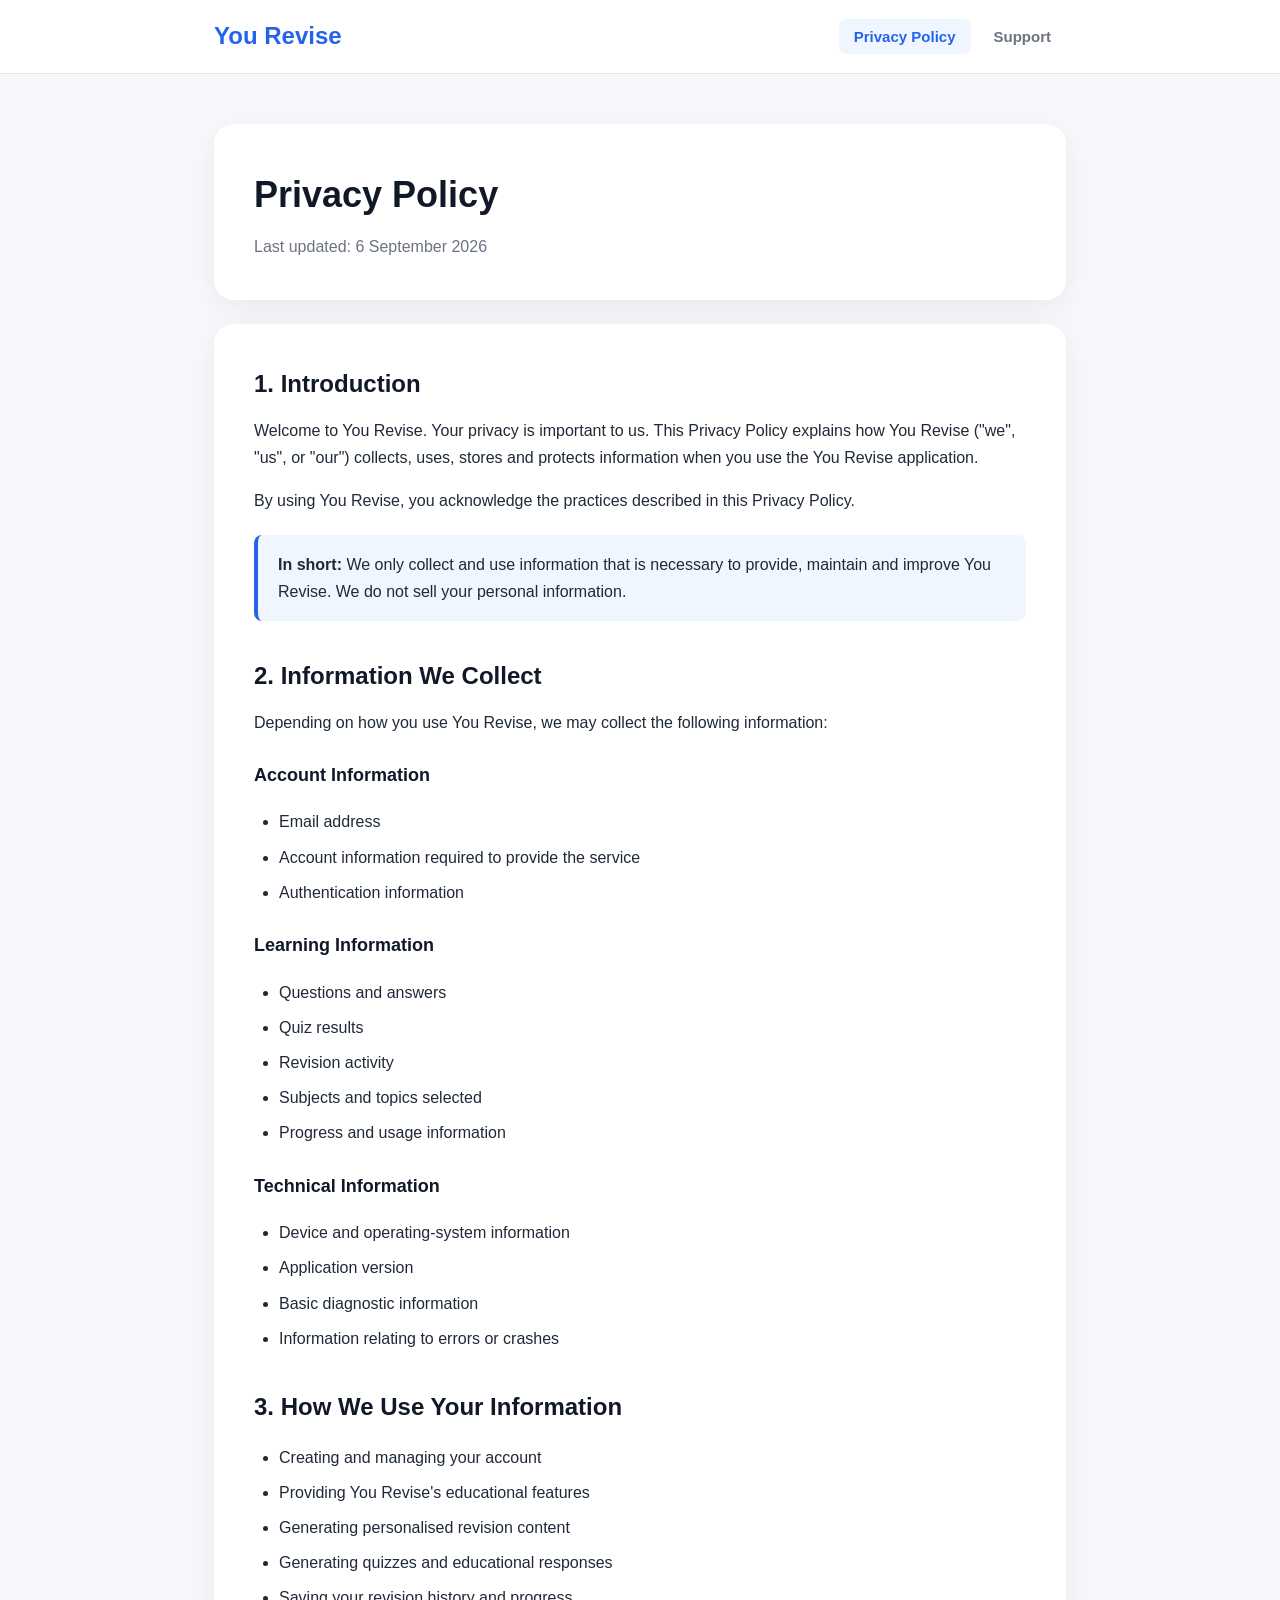
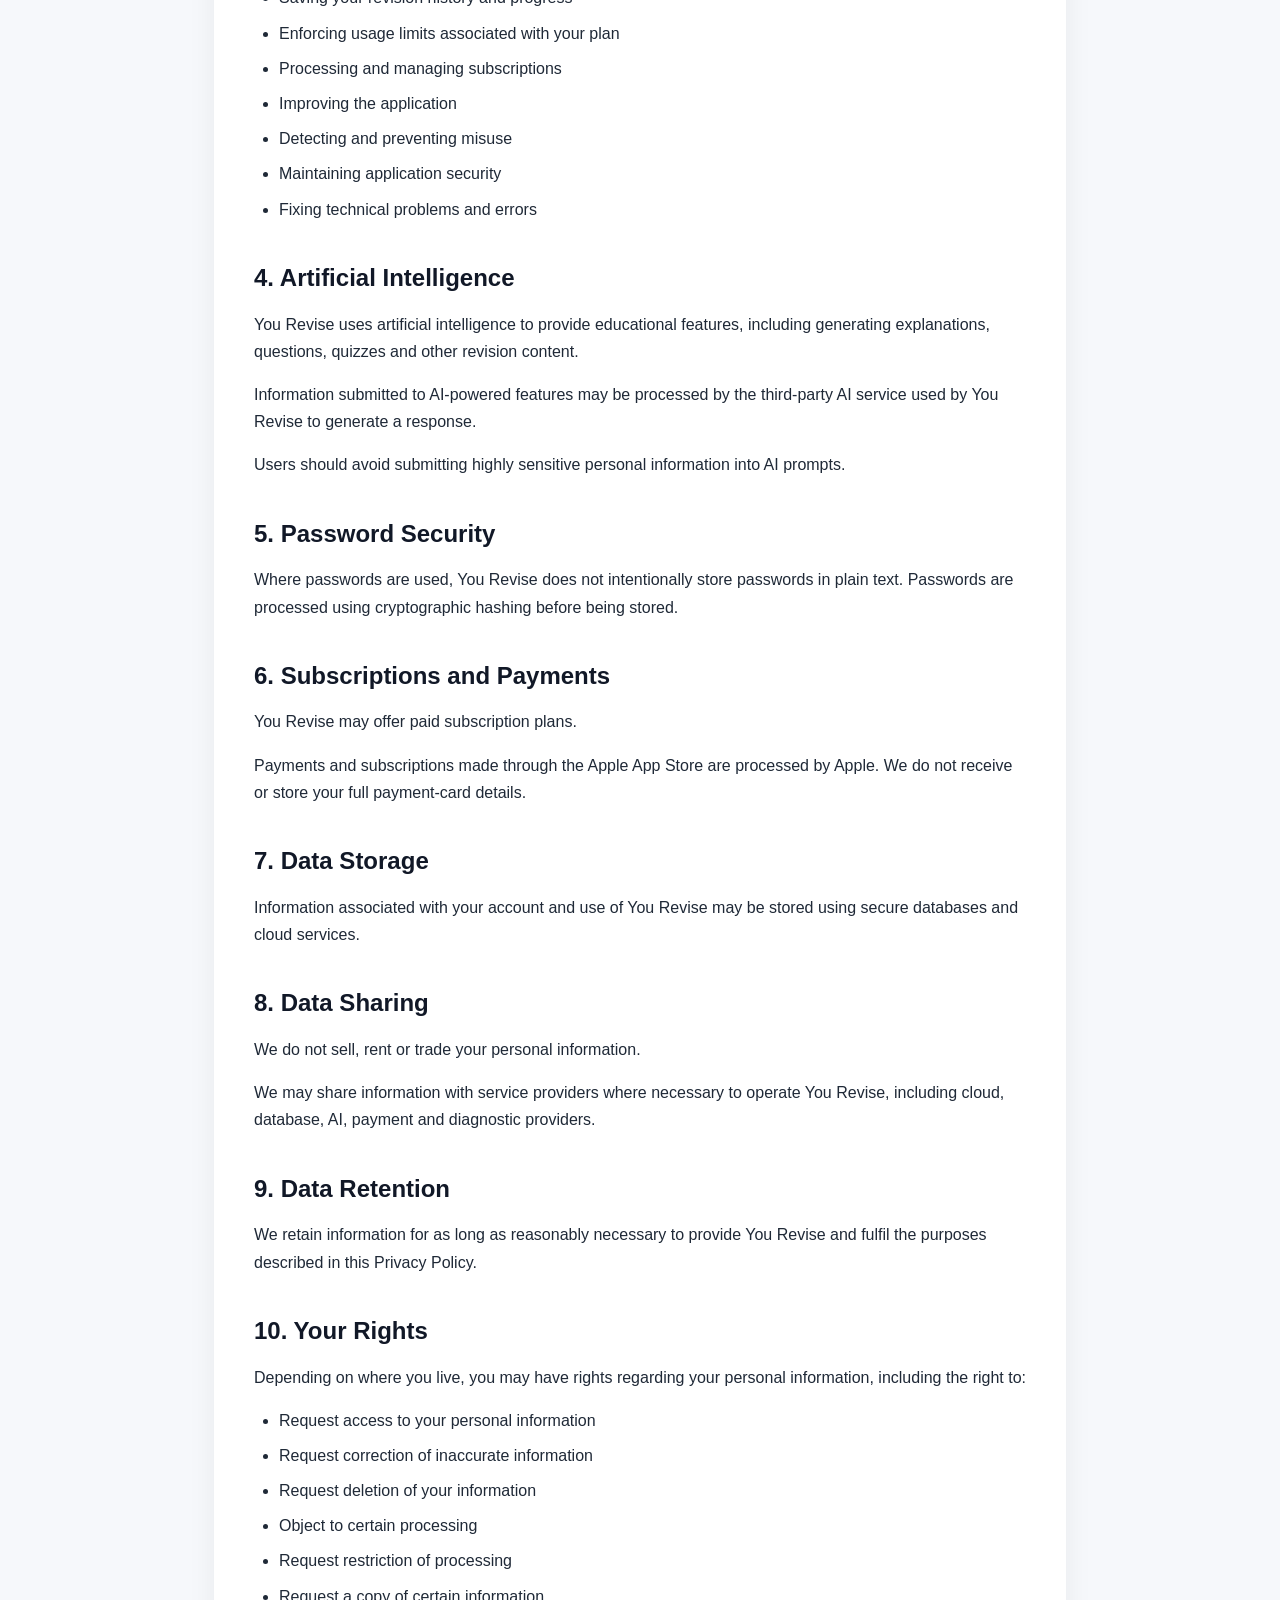
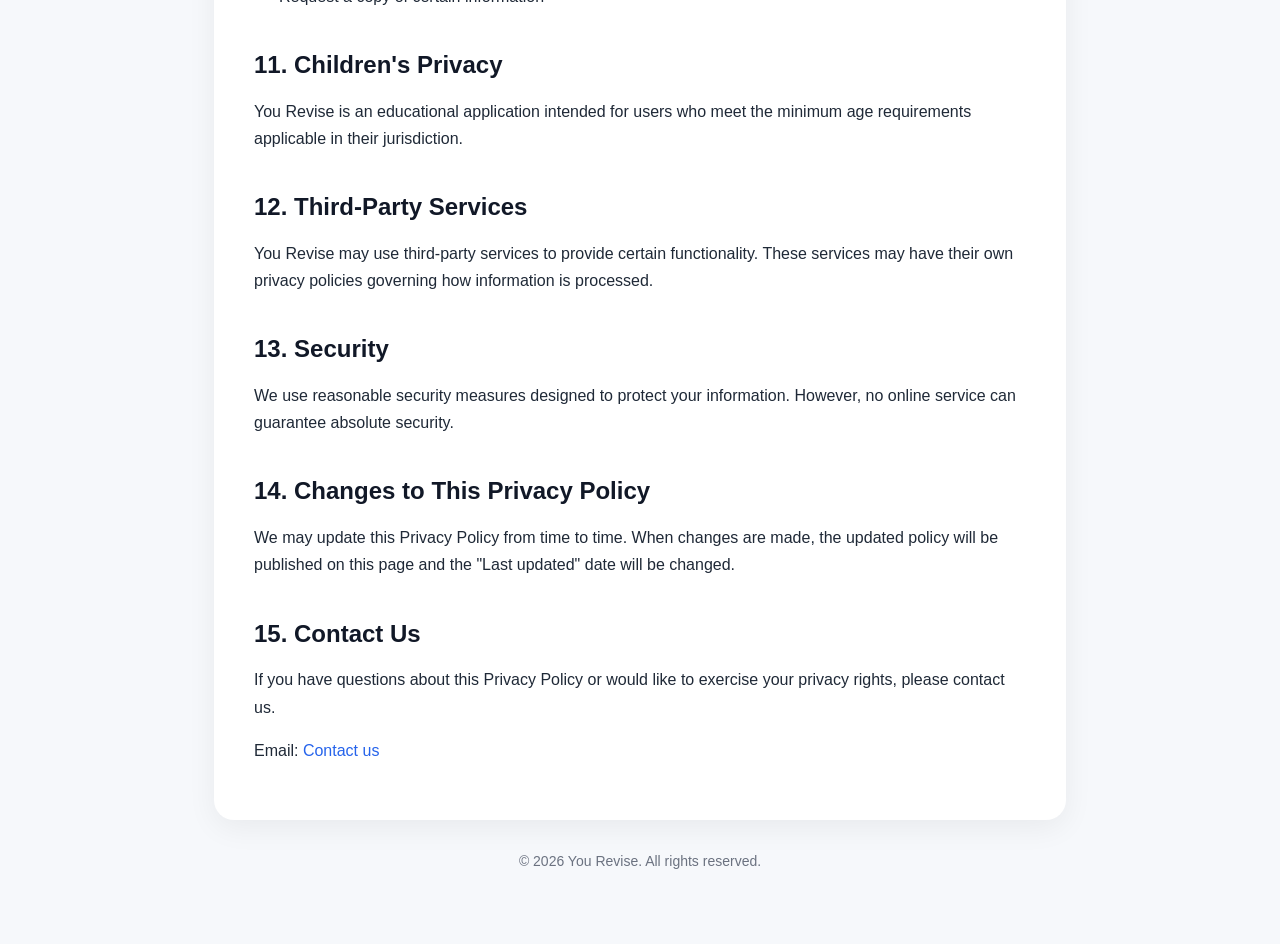
==== commit 4429323a: "Update index.html" ====
--- a/index.html
+++ b/index.html
@@ -1,4 +1,3 @@
-```html
 <!DOCTYPE html>
 <html lang="en">
 <head>
@@ -517,8 +516,8 @@
 
             <p>
                 Email:
-                <a href="mailto:YOUR-EMAIL@example.com">
-                    YOUR-EMAIL@example.com
+                <a href="mailto:BillyClark061107@gmail.com">
+                    Contact us
                 </a>
             </p>
 
@@ -575,25 +574,11 @@
 
             <div class="faq">
 
-                <h3>How do I reset my password?</h3>
-
-                <p>
-                    If you have forgotten your password, use the
-                    password-reset option available on the login screen
-                    of the You Revise app.
-                </p>
-
-            </div>
-
-
-            <div class="faq">
-
                 <h3>How do I manage my subscription?</h3>
 
                 <p>
                     Subscriptions purchased through Apple can be managed
-                    through your Apple ID subscription settings on your
-                    device.
+                    through your Apple ID subscription settings in the app.
                 </p>
 
             </div>
@@ -619,8 +604,8 @@
 
                 <p>
                     If you would like your account and associated data
-                    deleted, please contact our support team using the
-                    email address below.
+                    deleted, please visit the settings and delete your account.
+                    All data will be permenantly delete immediately.
                 </p>
 
             </div>
@@ -651,7 +636,7 @@
 
                 <a
                     class="support-button"
-                    href="mailto:YOUR-EMAIL@example.com?subject=You%20Revise%20Support">
+                    href="mailto:BillyClark061107@gmail.com?subject=You%20Revise%20Support">
                     Email You Revise Support
                 </a>
 
@@ -705,4 +690,3 @@
 
 </body>
 </html>
-```
